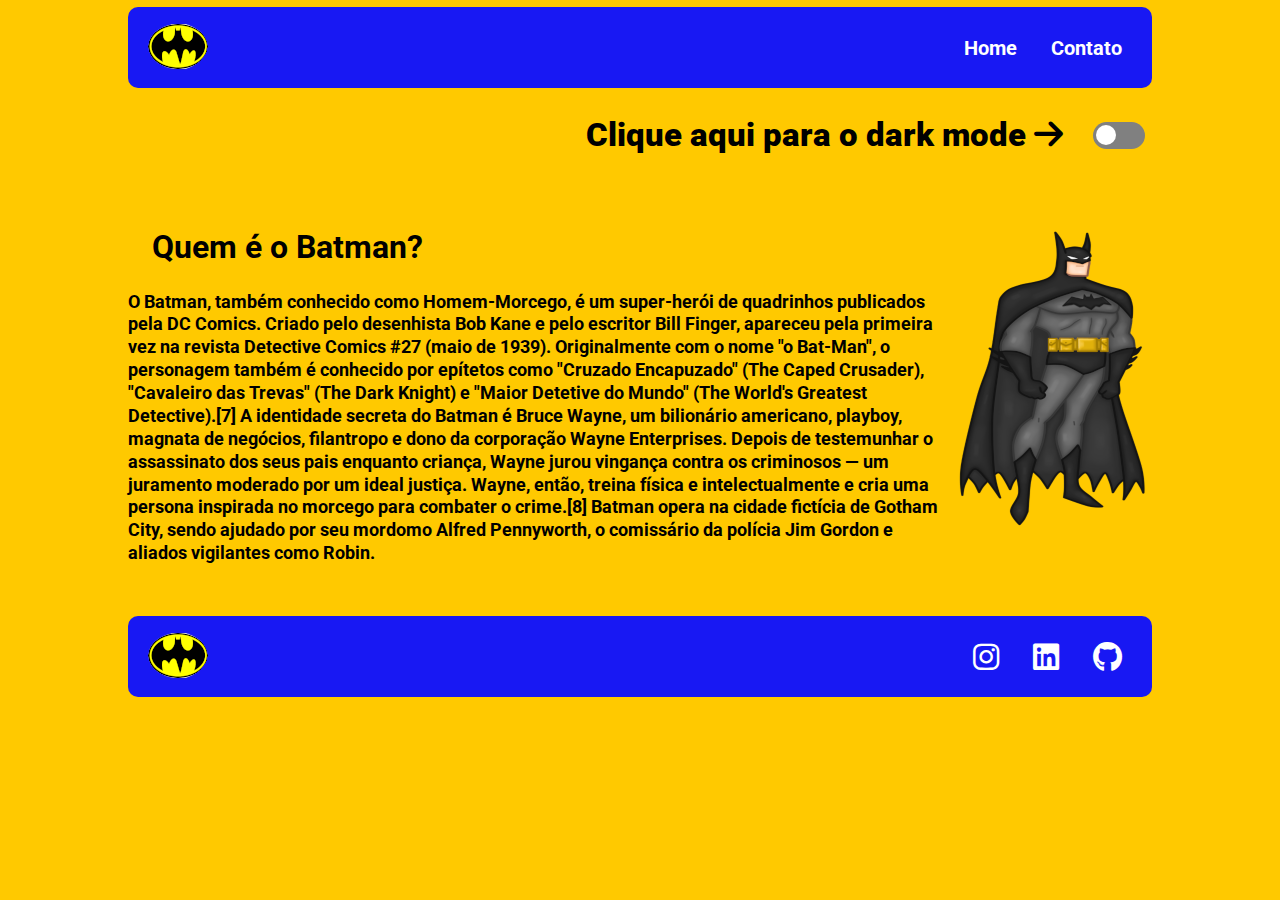
==== contato.html @ 74866401 "add localstorage and started to get pseudo element" ====
<!DOCTYPE html>
<html lang="pt-br">
<head>
    <meta charset="UTF-8">
    <meta name="viewport" content="width=device-width, initial-scale=1.0">
    <link rel="preconnect" href="https://fonts.googleapis.com">
    <link rel="preconnect" href="https://fonts.gstatic.com" crossorigin>
    <link href="https://fonts.googleapis.com/css2?family=Roboto:ital,wght@0,100;0,300;0,400;0,500;0,700;0,900;1,100;1,300;1,400;1,500;1,700;1,900&display=swap" rel="stylesheet"> 

    <title>Dark mode</title>
    <link rel="stylesheet" href="assets/fontawesome-free-6.0.0-web/css/all.css">
    <link rel="stylesheet" href="style.css">
</head>
<body onload="load()">

    <header>
        <div>
            <img id="logo-header" src="./assets/img/logo-day.png" alt="">
        </div>
        <div>
            <nav id="menu-bar">
                <ul>
                    <li><a href="#">Home</a></li>
                    <li><a href="contato.html" target="blank">Contato</a></li>
                </ul>
            </nav>
        </div>
    </header>

    <main>
            <div class="align-center">
                <div  id="arrow-icon">
                    <p id="text-in-icon-arrow"><strong>Clique aqui para o dark mode <i class="fa-solid fa-arrow-right"></i></strong></p>
                </div>
                <div class="toggle">
                    <input id="switch" type="checkbox" name="theme">
                    <label for="switch"></label>
                </div>
            </div>
            <div id="content">
                <div class="content-in-day-mode">
                    <h1> &ensp; Quem é o Superman?</h1>
                    <p >Superman ou Super-Homem é um super-herói de histórias em quadrinhos publicadas pela DC Comics. O personagem, entretanto, desde os anos 1930, já foi adaptado para diversos outros meios, como cinema, rádio, televisão, literatura e video game. Superman foi criado pela dupla de autores de quadrinhos Joe Shuster e Jerry Siegel. Sua primeira aparição aconteceu no verão de 1938, na revista Action Comics #1. O personagem nasceu no planeta fictício Krypton e tinha o nome de Kal-El. Foi enviado à Terra por seu pai cientista, Jor-El, momentos antes de Krypton explodir. O foguete aterrissou na cidade de Smallville (por alguns anos, foi traduzida no Brasil como Pequenópolis), onde o jovem Kal-El foi descoberto pelo casal de fazendeiros Jonathan Kent e Martha Kent. Conforme cresceu, Kal-El descobriu que tinha capacidades sobre-humanas. Quando não está com o tradicional uniforme azul e vermelho, vive com Lois Lane e Jimmy Olsen como Clark Kent, um repórter/jornalista no Planeta Diário.</p>
                   
                </div>
                <div class="content-in-dark-mode">
                    <h1 > &ensp; Quem é o Batman?</h1>
                    <p >O Batman, também conhecido como Homem-Morcego, é um super-herói de quadrinhos publicados pela DC Comics. Criado pelo desenhista Bob Kane e pelo escritor Bill Finger, apareceu pela primeira vez na revista Detective Comics #27 (maio de 1939). Originalmente com o nome "o Bat-Man", o personagem também é conhecido por epítetos como "Cruzado Encapuzado" (The Caped Crusader), "Cavaleiro das Trevas" (The Dark Knight) e "Maior Detetive do Mundo" (The World's Greatest Detective).[7]

                        A identidade secreta do Batman é Bruce Wayne, um bilionário americano, playboy, magnata de negócios, filantropo e dono da corporação Wayne Enterprises. Depois de testemunhar o assassinato dos seus pais enquanto criança, Wayne jurou vingança contra os criminosos — um juramento moderado por um ideal justiça. Wayne, então, treina física e intelectualmente e cria uma persona inspirada no morcego para combater o crime.[8] Batman opera na cidade fictícia de Gotham City, sendo ajudado por seu mordomo Alfred Pennyworth, o comissário da polícia Jim Gordon e aliados vigilantes como Robin. </p>
                </div>
                <div>
                    <picture>
                        <img  id="img-main" src="./assets/img/superman.png" alt="">
                    </picture>
                </div>
            </div>
                  
        </div>

    </main>

    <footer>
        <div>
            <img id="logo-footer" src="./assets/img/logo-day.png" alt="">
        </div>
        <div>
            <nav>
                <ul>
                    <li><a href="#"><i class="fa-brands fa-instagram"></i></a></li>
                    <li><a href="#"><i class="fa-brands fa-linkedin"></i></a></li>
                    <li><a href="#"><i class="fa-brands fa-github"></i></a></li>
                </ul>
            </nav>
        </div>
    </footer>

    
        



    <script src="scripts.js"></script>
</body>
</html>
---- style.css ----
*{
    margin:0;
    padding:0;
    box-sizing: border-box;
}

html {
    height: 100%;
    font-family: 'Montserrat', sans-serif;
    --bg: #FFC900;
    --color-headings: #000;
    /* --background-menubar:#1818f3;
    --text-inmenubar:#fff; 
    --text-inmenubarhover:#fff;  */
    --color-text: #000;
    --background-header:#1818f3;
    --text-menu:#fff;
}

body {
    background-color: var(--bg);
    font-family: 'Roboto', sans-serif;

}

header{
    background-color: var(--background-header);
    max-width: 80%;
    margin: 7px auto;
    border-radius: 10px;
    display: flex;
    justify-content: space-between;
    align-items: center;
    height: 9vh;
}
header div img{
    margin-left:20px;
    margin-top:3%;
}
#menu-bar ul li{
    display: inline; 
    list-style: none;
    padding-right: 30px;
}
#menu-bar ul li a{
    text-decoration: none;
    color: var(--text-menu);
    font-size: 20px;
    font-weight: bold;
}
#menu-bar ul li a:hover{
    color: var( --text-inmenubarhover);
}


main{
    max-width: 80%;
    margin:0 auto;
    height: auto;
}
.toggle{
    margin:0px 7px 0 20px; 
}
.align-center{
    display:flex;
    justify-content: flex-end;
    margin-top: 14px;
    align-items: center;
}
.align-center div p{
    color:var(--color-text);
    line-height: 2;
    display: inline;
    padding: 10px;
}
#arrow-icon{
    font-size: 30px;
}
#text-in-icon-arrow{
    transform: translateX(-50%);
    position: relative;
    animation-name: animationArrow;
    animation-duration: 1s;
    animation-timing-function: ease-in-out;
    animation-iteration-count: infinite;
    animation-direction: alternate;
}
@keyframes animationArrow{
    0%{
        left:0px;
    }
    100%{
        left:20px;
    }
}


input[type=checkbox]{
    height: 0;
    width: 0;
    visibility: hidden;
    
}

label {
    cursor: pointer;
    text-indent: -9999px;
    width: 52px;
    height: 27px;
    background: grey;
    float: right;
    border-radius: 100px;
    position: relative;
   
}

label::after{
    content: '';
    position: absolute;
    top: 3px;
    left: 3px;
    width: 20px;
    height: 20px;
    background-color: white;
    border-radius: 90px;
    transition: 0.3s;
}

input:checked + label {
    background-color: var(--color-headings);
}

input:checked + label::after {
    left: calc(100% - 5px);
    transform: translateX(-100%);
}

label:active:after {
    width: 45px;
}

#content{
    margin-top: 60px;
    display: flex;
  
}
.content-in-dark-mode{
    display: none;
    
}
.hide{
    display: none;
}


h1 {
    margin: 0;
    color: var(--color-headings);
}

p {
    color: var(--color-text);
    font-size: 1.1em;
    line-height: 1.3;
    margin-top: 1.4em;
    font-weight: bold;
}

footer{
    max-width: 80%;
    margin:0 auto;
    background-color: var(--background-header);
    display:flex;
    justify-content: space-between;
    align-items: center;
    height: 9vh;
    margin-top: 4%;
    border-radius: 10px;
}
footer div img{
    margin-left:20px;
    margin-top:3%;
}
footer div nav ul li{
    display: inline; 
    list-style: none;
    padding-right: 30px;
}
.fa-instagram, .fa-linkedin , .fa-github{
    font-size:30px;
    color:var(--text-menu)
}
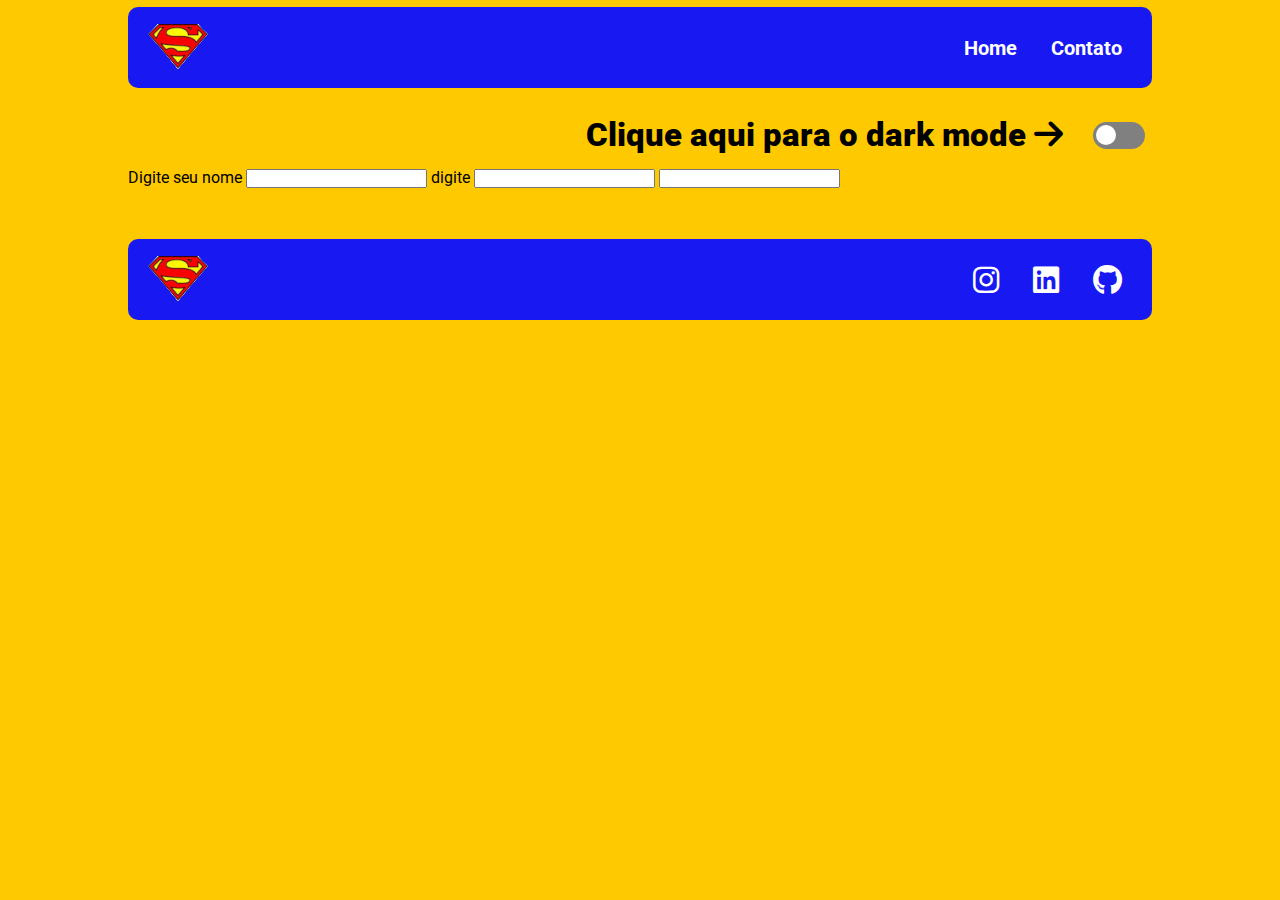
==== commit 55c00899: "started to do page contact" ====
--- a/contato.html
+++ b/contato.html
@@ -20,7 +20,7 @@
         <div>
             <nav id="menu-bar">
                 <ul>
-                    <li><a href="#">Home</a></li>
+                    <li><a href="index.html">Home</a></li>
                     <li><a href="contato.html" target="blank">Contato</a></li>
                 </ul>
             </nav>
@@ -34,30 +34,19 @@
                 </div>
                 <div class="toggle">
                     <input id="switch" type="checkbox" name="theme">
-                    <label for="switch"></label>
+                    <label id="label-switch" for="switch"></label>
                 </div>
             </div>
-            <div id="content">
-                <div class="content-in-day-mode">
-                    <h1> &ensp; Quem é o Superman?</h1>
-                    <p >Superman ou Super-Homem é um super-herói de histórias em quadrinhos publicadas pela DC Comics. O personagem, entretanto, desde os anos 1930, já foi adaptado para diversos outros meios, como cinema, rádio, televisão, literatura e video game. Superman foi criado pela dupla de autores de quadrinhos Joe Shuster e Jerry Siegel. Sua primeira aparição aconteceu no verão de 1938, na revista Action Comics #1. O personagem nasceu no planeta fictício Krypton e tinha o nome de Kal-El. Foi enviado à Terra por seu pai cientista, Jor-El, momentos antes de Krypton explodir. O foguete aterrissou na cidade de Smallville (por alguns anos, foi traduzida no Brasil como Pequenópolis), onde o jovem Kal-El foi descoberto pelo casal de fazendeiros Jonathan Kent e Martha Kent. Conforme cresceu, Kal-El descobriu que tinha capacidades sobre-humanas. Quando não está com o tradicional uniforme azul e vermelho, vive com Lois Lane e Jimmy Olsen como Clark Kent, um repórter/jornalista no Planeta Diário.</p>
-                   
-                </div>
-                <div class="content-in-dark-mode">
-                    <h1 > &ensp; Quem é o Batman?</h1>
-                    <p >O Batman, também conhecido como Homem-Morcego, é um super-herói de quadrinhos publicados pela DC Comics. Criado pelo desenhista Bob Kane e pelo escritor Bill Finger, apareceu pela primeira vez na revista Detective Comics #27 (maio de 1939). Originalmente com o nome "o Bat-Man", o personagem também é conhecido por epítetos como "Cruzado Encapuzado" (The Caped Crusader), "Cavaleiro das Trevas" (The Dark Knight) e "Maior Detetive do Mundo" (The World's Greatest Detective).[7]
 
-                        A identidade secreta do Batman é Bruce Wayne, um bilionário americano, playboy, magnata de negócios, filantropo e dono da corporação Wayne Enterprises. Depois de testemunhar o assassinato dos seus pais enquanto criança, Wayne jurou vingança contra os criminosos — um juramento moderado por um ideal justiça. Wayne, então, treina física e intelectualmente e cria uma persona inspirada no morcego para combater o crime.[8] Batman opera na cidade fictícia de Gotham City, sendo ajudado por seu mordomo Alfred Pennyworth, o comissário da polícia Jim Gordon e aliados vigilantes como Robin. </p>
-                </div>
-                <div>
-                    <picture>
-                        <img  id="img-main" src="./assets/img/superman.png" alt="">
-                    </picture>
-                </div>
-            </div>
-                  
-        </div>
+            <form action="">
+                <label class="label-in-form" for="nome">Digite seu nome</label>
+                <input type="text" name="nome" id="nome" required>
+                <label class="label-in-form" for="telefone">digite</label>
+                <input type="number" size="20"  id="telefone" name="telefone" maxlength="12" minlength="12" >
+                <label  class="label-in-form"  for="email"></label>
+                <input type="email" name="email" id="email" required size="20">
 
+            </form>
     </main>
 
     <footer>
--- a/style.css
+++ b/style.css
@@ -95,14 +95,16 @@
 }
 
 
-input[type=checkbox]{
+#switch{
     height: 0;
     width: 0;
     visibility: hidden;
     
 }
-
-label {
+.label-in-form{
+    color:#000;
+} 
+#label-switch {
     cursor: pointer;
     text-indent: -9999px;
     width: 52px;
@@ -114,7 +116,7 @@
    
 }
 
-label::after{
+#label-switch::after{
     content: '';
     position: absolute;
     top: 3px;
@@ -126,18 +128,20 @@
     transition: 0.3s;
 }
 
-input:checked + label {
+#switch:checked + #label-switch {
     background-color: var(--color-headings);
 }
 
-input:checked + label::after {
+#switch:checked + #label-switch::after {
     left: calc(100% - 5px);
     transform: translateX(-100%);
 }
 
-label:active:after {
+#label-switch:active:after {
     width: 45px;
 }
+
+
 
 #content{
     margin-top: 60px;
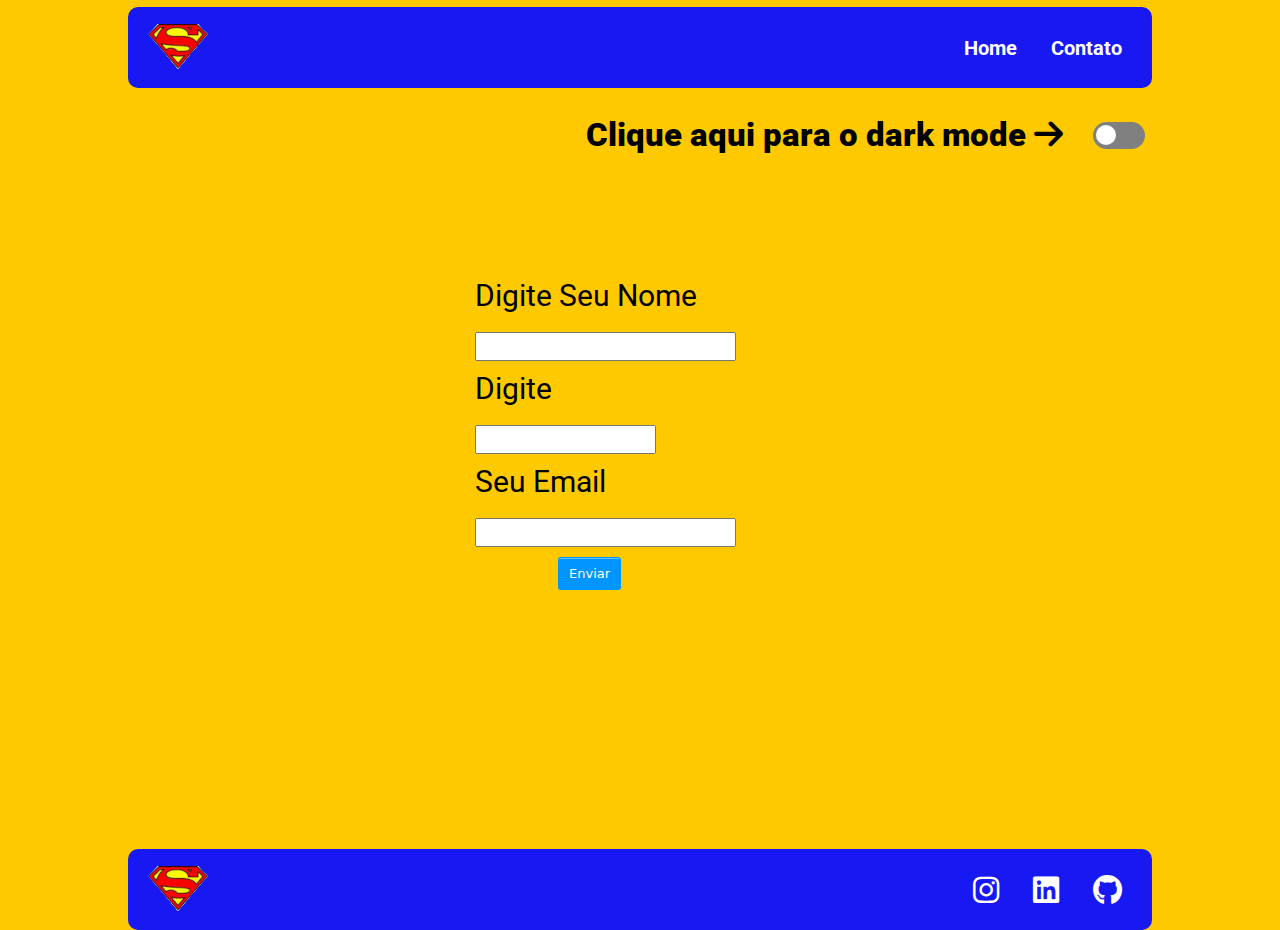
==== commit b787a573: "final commit" ====
--- a/contato.html
+++ b/contato.html
@@ -39,13 +39,13 @@
             </div>
 
             <form action="">
-                <label class="label-in-form" for="nome">Digite seu nome</label>
-                <input type="text" name="nome" id="nome" required>
-                <label class="label-in-form" for="telefone">digite</label>
-                <input type="number" size="20"  id="telefone" name="telefone" maxlength="12" minlength="12" >
-                <label  class="label-in-form"  for="email"></label>
-                <input type="email" name="email" id="email" required size="20">
-
+                <label class="label-in-form" for="nome">Digite seu nome</label> <br>
+                <input type="text" name="nome" id="nome" required size="30"> <br>
+                <label class="label-in-form" for="telefone">digite</label> <br>
+                <input type="number"   id="telefone" name="telefone" maxlength="12" minlength="12"size="30" > <br>
+                <label  class="label-in-form"  for="email">Seu email</label> <br>
+                <input type="email" name="email" id="email" required size="30"> <br>
+                <button>Enviar</button>
             </form>
     </main>
 
--- a/style.css
+++ b/style.css
@@ -101,9 +101,7 @@
     visibility: hidden;
     
 }
-.label-in-form{
-    color:#000;
-} 
+
 #label-switch {
     cursor: pointer;
     text-indent: -9999px;
@@ -142,6 +140,62 @@
 }
 
 
+.label-in-form{
+    color: var(--color-text);
+    margin-left: 30%;
+    padding-top:5px;
+    margin-top: 5px;
+    font-size: 30px;        
+    text-transform: capitalize;
+    display: block;
+}
+#email, #telefone , #nome{
+    margin-left: 30%;
+    padding-top: 10px;
+}
+
+
+button {
+  background-color: #0095ff;
+  border: 1px solid transparent;
+  border-radius: 3px;
+  box-shadow: rgba(255, 255, 255, .4) 0 1px 0 0 inset;
+  box-sizing: border-box;
+  color: #fff;
+  cursor: pointer;
+  display: inline-block;
+  font-family: -apple-system,system-ui,"Segoe UI","Liberation Sans",sans-serif;
+  font-size: 13px;
+  font-weight: 400;
+  line-height: 1.15385;
+  margin-left: 40%;
+  margin-top: 10px;
+  outline: none;
+  padding: 8px .8em;
+  position: relative;
+  text-align: center;
+  text-decoration: none;
+  user-select: none;
+  -webkit-user-select: none;
+  touch-action: manipulation;
+  vertical-align: baseline;
+  white-space: nowrap;
+}
+
+button:hover,
+button:focus {
+  background-color: #07c;
+}
+
+button:focus {
+  box-shadow: 0 0 0 4px rgba(0, 149, 255, .15);
+}
+
+button:active {
+  background-color: #0064bd;
+  box-shadow: none;
+}
+
 
 #content{
     margin-top: 60px;
@@ -156,6 +210,12 @@
     display: none;
 }
 
+form{
+    display: block;
+    height: 70vh;
+    width: 100%;
+    padding: 100px;
+}
 
 h1 {
     margin: 0;
